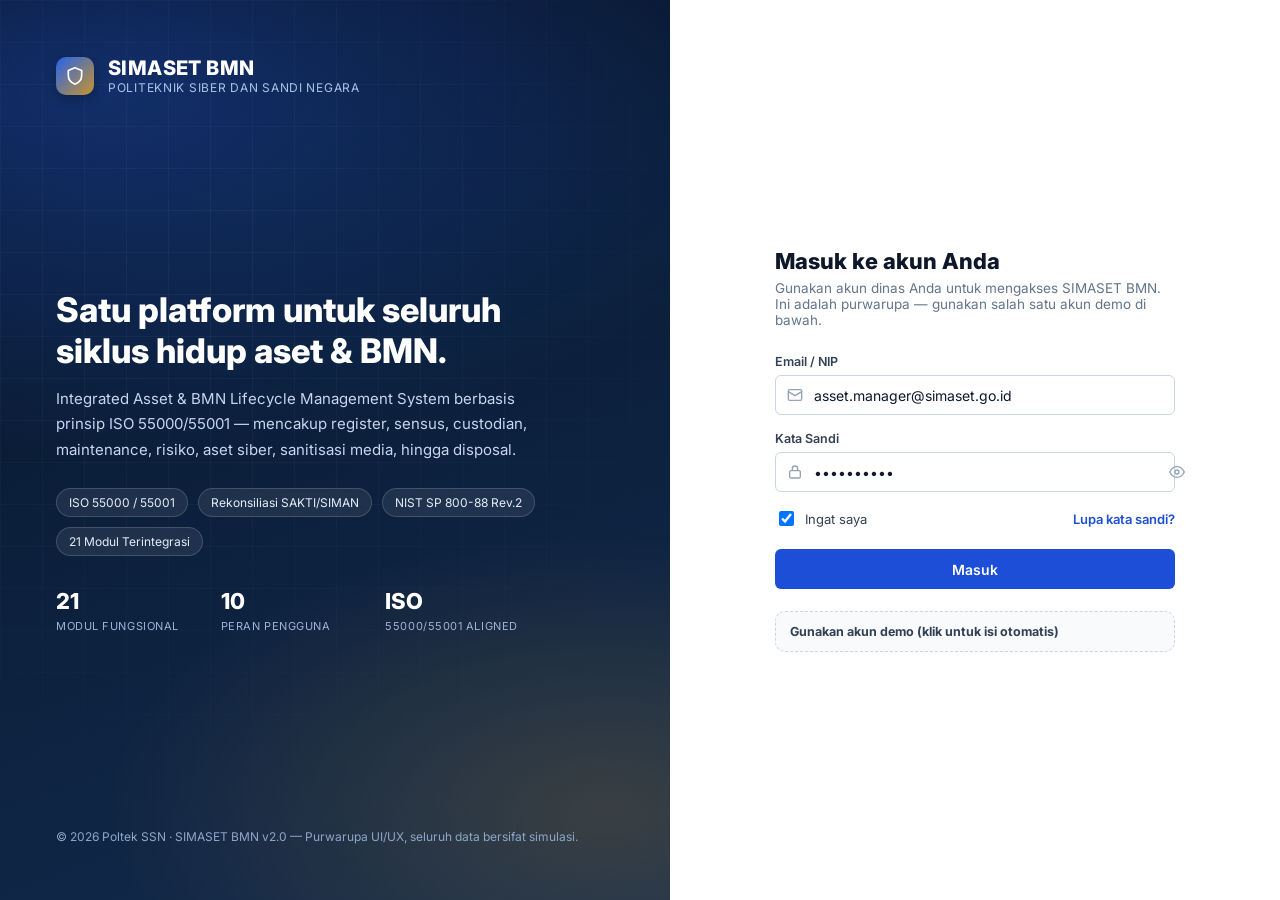
==== app/index.html @ 03b1367f "Tambah purwarupa UI/UX SIMASET BMN (21 modul + data dummy) - Login page dan SPA shell (sidebar, topb" ====
<!doctype html>
<html lang="id">
<head>
<meta charset="UTF-8">
<meta name="viewport" content="width=device-width, initial-scale=1.0">
<title>SIMASET BMN — Dashboard</title>
<link rel="icon" href="data:image/svg+xml,<svg xmlns=%22http://www.w3.org/2000/svg%22 viewBox=%220 0 24 24%22><rect width=%2224%22 height=%2224%22 rx=%226%22 fill=%22%231d4ed8%22/><path d=%22M12 4l7 3v5c0 4.3-3 7.6-7 9-4-1.4-7-4.7-7-9V7l7-3z%22 fill=%22%23fff%22/></svg>">
<link rel="preconnect" href="https://fonts.googleapis.com">
<link href="https://fonts.googleapis.com/css2?family=Inter:wght@400;500;600;700;800&display=swap" rel="stylesheet">
<link rel="stylesheet" href="../assets/css/style.css">
<script src="../assets/js/vendor/chart.umd.js"></script>
</head>
<body>
<div class="app-shell" id="app-shell">

  <aside class="sidebar" id="sidebar">
    <div class="sidebar-head">
      <div class="sidebar-logo" id="sb-logo"></div>
      <div class="sidebar-brand">
        <b>SIMASET BMN</b>
        <span>Poltek SSN · v2.0</span>
      </div>
    </div>
    <nav class="sidebar-nav" id="sidebar-nav"></nav>
    <div class="sidebar-foot">
      <button class="sidebar-collapse-btn" id="collapse-btn">
        <span id="collapse-icon"></span>
        <span>Ciutkan menu</span>
      </button>
    </div>
  </aside>

  <div class="main-col">
    <header class="topbar">
      <button class="hamburger" id="hamburger-btn"></button>
      <div class="topbar-search">
        <span id="search-icon"></span>
        <input type="text" id="global-search" placeholder="Cari aset, tag, work order, custodian…">
      </div>
      <div class="topbar-right">
        <button class="icon-btn" id="notif-btn"><span id="bell-icon"></span><span class="dot"></span></button>
        <button class="icon-btn" id="settings-btn"><span id="settings-icon"></span></button>
        <div class="topbar-user" id="user-menu">
          <div class="avatar" id="user-avatar">AM</div>
          <div class="who">
            <b id="user-name">—</b>
            <span id="user-role">—</span>
          </div>
          <span id="chevron-icon"></span>
        </div>
      </div>
    </header>

    <main class="content" id="content">
      <!-- rendered by app.js -->
    </main>

    <footer class="app-footer">SIMASET BMN v2.0 — Purwarupa UI/UX · Data yang ditampilkan adalah data simulasi untuk keperluan demonstrasi.</footer>
  </div>
</div>

<div id="drawer-root"></div>
<div id="toast-root"></div>

<script src="../assets/js/icons.js"></script>
<script src="../assets/js/data.js"></script>
<script src="../assets/js/modules.js"></script>
<script src="../assets/js/app.js"></script>
</body>
</html>
---- assets/css/style.css ----
/* ==========================================================================
   SIMASET BMN — Design System
   Purwarupa UI/UX Sistem Manajemen Aset berbasis ISO 55000/55001
   ========================================================================== */

:root{
  /* Brand */
  --navy-950:#070f1f;
  --navy-900:#0b1f3a;
  --navy-850:#0f274a;
  --navy-800:#122a4d;
  --navy-700:#1a3a63;
  --navy-600:#25507f;

  --blue-600:#1d4ed8;
  --blue-500:#2563eb;
  --blue-400:#3b82f6;
  --blue-50:#eff6ff;

  --gold-600:#a9761f;
  --gold-500:#c8942c;
  --gold-100:#faf1de;

  /* Surfaces */
  --bg:#f3f5f9;
  --surface:#ffffff;
  --surface-alt:#f8fafc;
  --border:#e2e8f0;
  --border-strong:#cbd5e1;

  /* Text */
  --text-900:#0f172a;
  --text-700:#334155;
  --text-500:#64748b;
  --text-400:#94a3b8;

  /* Status */
  --green-600:#16a34a; --green-50:#f0fdf4; --green-700:#15803d;
  --amber-600:#d97706; --amber-50:#fffbeb; --amber-700:#b45309;
  --red-600:#dc2626;   --red-50:#fef2f2;   --red-700:#b91c1c;
  --slate-600:#475569; --slate-50:#f8fafc;
  --violet-600:#7c3aed; --violet-50:#f5f3ff;

  --radius-sm:6px;
  --radius:10px;
  --radius-lg:16px;
  --shadow-sm:0 1px 2px rgba(15,23,42,.06);
  --shadow:0 1px 3px rgba(15,23,42,.08), 0 1px 2px rgba(15,23,42,.04);
  --shadow-lg:0 12px 32px -8px rgba(11,31,58,.22);
  --sidebar-w:272px;
  --sidebar-w-collapsed:76px;
  --topbar-h:64px;
}

*,*::before,*::after{box-sizing:border-box}
html,body{height:100%}
body{
  margin:0;
  font-family:'Inter',ui-sans-serif,system-ui,-apple-system,"Segoe UI",Roboto,sans-serif;
  background:var(--bg);
  color:var(--text-900);
  -webkit-font-smoothing:antialiased;
}
img{max-width:100%}
a{color:inherit;text-decoration:none}
button{font-family:inherit}
ul{list-style:none;margin:0;padding:0}
::selection{background:var(--blue-100,#dbeafe)}

/* Scrollbar */
::-webkit-scrollbar{width:10px;height:10px}
::-webkit-scrollbar-track{background:transparent}
::-webkit-scrollbar-thumb{background:#cbd5e1;border-radius:8px}
::-webkit-scrollbar-thumb:hover{background:#94a3b8}

/* ==========================================================================
   Login page
   ========================================================================== */
.login-page{
  min-height:100vh;
  display:grid;
  grid-template-columns:1.1fr 1fr;
  background:var(--navy-900);
}
@media (max-width:920px){
  .login-page{grid-template-columns:1fr}
  .login-visual{display:none}
}
.login-visual{
  position:relative;
  background:
    radial-gradient(1200px 600px at 15% 10%, rgba(37,99,235,.35), transparent 60%),
    radial-gradient(900px 500px at 90% 90%, rgba(200,148,44,.22), transparent 55%),
    linear-gradient(160deg, var(--navy-950) 0%, var(--navy-900) 45%, var(--navy-800) 100%);
  color:#fff;
  padding:56px;
  display:flex;
  flex-direction:column;
  justify-content:space-between;
  overflow:hidden;
}
.login-visual::after{
  content:"";
  position:absolute; inset:0;
  background-image:
    linear-gradient(rgba(255,255,255,.045) 1px, transparent 1px),
    linear-gradient(90deg, rgba(255,255,255,.045) 1px, transparent 1px);
  background-size:42px 42px;
  mask-image:radial-gradient(circle at 30% 30%, black, transparent 75%);
  pointer-events:none;
}
.login-brand{display:flex;align-items:center;gap:14px;position:relative;z-index:1}
.login-brand .brand-name{font-weight:800;font-size:20px;letter-spacing:.02em}
.login-brand .brand-sub{font-size:12px;color:#a9c2e8;letter-spacing:.06em;text-transform:uppercase}
.login-hero{position:relative;z-index:1;max-width:480px}
.login-hero h1{font-size:34px;line-height:1.2;font-weight:800;margin:0 0 14px}
.login-hero p{color:#c7d6ee;font-size:15px;line-height:1.7;margin:0}
.login-badges{display:flex;gap:10px;flex-wrap:wrap;margin-top:26px;position:relative;z-index:1}
.login-badge{
  background:rgba(255,255,255,.08);
  border:1px solid rgba(255,255,255,.16);
  color:#e6edf9;
  font-size:12px;
  padding:6px 12px;
  border-radius:999px;
  backdrop-filter:blur(4px);
}
.login-foot{position:relative;z-index:1;font-size:12px;color:#8fa6c9}
.login-stats{display:grid;grid-template-columns:repeat(3,1fr);gap:14px;position:relative;z-index:1;margin-top:32px}
.login-stat b{display:block;font-size:22px;font-weight:800}
.login-stat span{font-size:11px;color:#9db3d8;text-transform:uppercase;letter-spacing:.05em}

.login-form-wrap{
  display:flex;align-items:center;justify-content:center;
  padding:32px;background:var(--surface);
}
.login-card{width:100%;max-width:400px}
.login-card .mobile-brand{display:none}
@media (max-width:920px){
  .login-card .mobile-brand{
    display:flex;align-items:center;gap:12px;margin-bottom:28px;
  }
}
.login-card h2{font-size:22px;font-weight:800;margin:0 0 6px;color:var(--text-900)}
.login-card .lede{color:var(--text-500);font-size:13.5px;margin:0 0 26px}
.field{margin-bottom:16px}
.field label{display:block;font-size:12.5px;font-weight:600;color:var(--text-700);margin-bottom:6px}
.input, select.input, textarea.input{
  width:100%;
  padding:10.5px 13px;
  border:1px solid var(--border-strong);
  border-radius:var(--radius-sm);
  font-size:14px;
  color:var(--text-900);
  background:#fff;
  transition:border-color .15s, box-shadow .15s;
  font-family:inherit;
}
.input:focus, select.input:focus, textarea.input:focus{
  outline:none;border-color:var(--blue-500);box-shadow:0 0 0 3px rgba(37,99,235,.15);
}
.input-icon-wrap{position:relative}
.input-icon-wrap .input{padding-left:38px}
.input-icon-wrap svg{position:absolute;left:12px;top:50%;transform:translateY(-50%);width:16px;height:16px;color:var(--text-400)}
.pw-toggle{position:absolute;right:10px;top:50%;transform:translateY(-50%);background:none;border:none;color:var(--text-400);cursor:pointer;padding:4px}
.row-between{display:flex;align-items:center;justify-content:space-between;margin-bottom:20px}
.checkbox-line{display:flex;align-items:center;gap:8px;font-size:13px;color:var(--text-700)}
.checkbox-line input{width:15px;height:15px}
.link-btn{background:none;border:none;color:var(--blue-600);font-size:13px;font-weight:600;cursor:pointer;padding:0}
.link-btn:hover{text-decoration:underline}

.btn{
  display:inline-flex;align-items:center;justify-content:center;gap:8px;
  border-radius:var(--radius-sm);font-weight:600;font-size:14px;cursor:pointer;
  border:1px solid transparent;padding:10.5px 18px;transition:.15s;white-space:nowrap;
}
.btn svg{width:16px;height:16px}
.btn-primary{background:var(--blue-600);color:#fff}
.btn-primary:hover{background:#1a43b8}
.btn-block{width:100%}
.btn-outline{background:#fff;border-color:var(--border-strong);color:var(--text-700)}
.btn-outline:hover{background:var(--surface-alt)}
.btn-ghost{background:transparent;color:var(--text-700)}
.btn-ghost:hover{background:var(--surface-alt)}
.btn-sm{padding:6px 12px;font-size:13px}
.btn-danger{background:var(--red-600);color:#fff}
.btn-danger:hover{background:#b91c1c}
.btn:disabled{opacity:.55;cursor:not-allowed}

.demo-accounts{
  margin-top:22px;border:1px dashed var(--border-strong);border-radius:var(--radius);padding:12px 14px;background:var(--surface-alt);
}
.demo-accounts summary{cursor:pointer;font-size:12.5px;font-weight:700;color:var(--text-700);display:flex;align-items:center;gap:6px}
.demo-list{margin-top:10px;display:grid;gap:6px;max-height:190px;overflow:auto}
.demo-chip{
  display:flex;justify-content:space-between;align-items:center;gap:8px;
  font-size:12px;padding:6px 8px;border-radius:6px;background:#fff;border:1px solid var(--border);cursor:pointer;
}
.demo-chip:hover{border-color:var(--blue-400)}
.demo-chip b{color:var(--text-900);font-weight:600}
.demo-chip span{color:var(--text-500)}

.alert{
  display:flex;gap:10px;align-items:flex-start;padding:10px 12px;border-radius:var(--radius-sm);
  font-size:13px;margin-bottom:16px;border:1px solid transparent;
}
.alert svg{width:16px;height:16px;flex:none;margin-top:1px}
.alert-error{background:var(--red-50);color:var(--red-700);border-color:#fecaca}
.alert-info{background:var(--blue-50);color:#1e40af;border-color:#bfdbfe}

/* ==========================================================================
   App shell
   ========================================================================== */
.app-shell{display:flex;min-height:100vh}

.sidebar{
  width:var(--sidebar-w);
  flex:none;
  background:linear-gradient(185deg, var(--navy-950), var(--navy-900) 55%, var(--navy-850));
  color:#dce6f5;
  display:flex;flex-direction:column;
  position:sticky;top:0;height:100vh;
  transition:width .18s ease;
  z-index:40;
}
.app-shell.collapsed .sidebar{width:var(--sidebar-w-collapsed)}
.sidebar-head{
  display:flex;align-items:center;gap:11px;padding:18px 18px;
  border-bottom:1px solid rgba(255,255,255,.08);
  min-height:var(--topbar-h);
}
.sidebar-logo{
  width:38px;height:38px;border-radius:10px;flex:none;
  background:linear-gradient(135deg,var(--blue-500),var(--gold-500));
  display:flex;align-items:center;justify-content:center;font-weight:800;color:#fff;font-size:15px;
  box-shadow:0 4px 12px rgba(0,0,0,.25);
}
.sidebar-brand{overflow:hidden;transition:opacity .15s}
.sidebar-brand b{display:block;font-size:14.5px;font-weight:800;color:#fff;white-space:nowrap}
.sidebar-brand span{display:block;font-size:10.5px;color:#8ea6cc;white-space:nowrap;letter-spacing:.03em}
.app-shell.collapsed .sidebar-brand{opacity:0;width:0}

.sidebar-nav{flex:1;overflow-y:auto;padding:14px 12px 20px}
.nav-group-label{
  font-size:10.5px;font-weight:700;letter-spacing:.08em;text-transform:uppercase;
  color:#5f7aa6;padding:14px 12px 6px;white-space:nowrap;
}
.app-shell.collapsed .nav-group-label{opacity:0;height:8px;padding:8px 0 0;overflow:hidden}
.nav-item{
  display:flex;align-items:center;gap:12px;padding:9.5px 12px;border-radius:9px;
  color:#c4d3ea;font-size:13.3px;font-weight:500;cursor:pointer;white-space:nowrap;margin-bottom:2px;
  position:relative;
}
.nav-item svg{width:18px;height:18px;flex:none;opacity:.85}
.nav-item span.label{overflow:hidden;text-overflow:ellipsis}
.app-shell.collapsed .nav-item span.label{display:none}
.nav-item:hover{background:rgba(255,255,255,.06);color:#fff}
.nav-item.active{background:rgba(37,99,235,.22);color:#fff}
.nav-item.active::before{
  content:"";position:absolute;left:-12px;top:8px;bottom:8px;width:3px;border-radius:3px;background:var(--gold-500);
}
.nav-item .count-pill{
  margin-left:auto;background:rgba(255,255,255,.12);color:#e7edf8;font-size:10.5px;font-weight:700;
  padding:1px 7px;border-radius:999px;
}
.app-shell.collapsed .nav-item .count-pill{display:none}

.sidebar-foot{padding:12px;border-top:1px solid rgba(255,255,255,.08)}
.sidebar-collapse-btn{
  display:flex;align-items:center;gap:10px;width:100%;padding:9px 12px;border-radius:8px;
  color:#9fb4d6;background:none;border:none;cursor:pointer;font-size:12.5px;font-weight:600;
}
.sidebar-collapse-btn:hover{background:rgba(255,255,255,.06);color:#fff}
.sidebar-collapse-btn svg{width:17px;height:17px;transition:transform .18s}
.app-shell.collapsed .sidebar-collapse-btn svg{transform:rotate(180deg)}
.app-shell.collapsed .sidebar-collapse-btn span{display:none}

.main-col{flex:1;min-width:0;display:flex;flex-direction:column}

.topbar{
  height:var(--topbar-h);flex:none;background:#fff;border-bottom:1px solid var(--border);
  display:flex;align-items:center;gap:14px;padding:0 22px;position:sticky;top:0;z-index:30;
}
.topbar .hamburger{
  display:none;background:none;border:none;cursor:pointer;color:var(--text-700);padding:6px;
}
@media (max-width:880px){
  .sidebar{position:fixed;left:-100%;height:100vh;transition:left .2s}
  .app-shell.mobile-open .sidebar{left:0}
  .topbar .hamburger{display:inline-flex}
  .app-shell.collapsed .sidebar{width:var(--sidebar-w)}
}
.topbar-search{
  flex:1;max-width:420px;position:relative;
}
.topbar-search svg{position:absolute;left:12px;top:50%;transform:translateY(-50%);width:16px;height:16px;color:var(--text-400)}
.topbar-search input{
  width:100%;padding:9px 12px 9px 36px;border-radius:9px;border:1px solid var(--border);
  background:var(--surface-alt);font-size:13.5px;
}
.topbar-search input:focus{outline:none;border-color:var(--blue-400);background:#fff}
.topbar-right{display:flex;align-items:center;gap:8px;margin-left:auto}
.icon-btn{
  position:relative;width:38px;height:38px;border-radius:9px;border:1px solid var(--border);
  background:#fff;display:flex;align-items:center;justify-content:center;cursor:pointer;color:var(--text-700);
}
.icon-btn:hover{background:var(--surface-alt)}
.icon-btn svg{width:18px;height:18px}
.icon-btn .dot{
  position:absolute;top:6px;right:6px;width:8px;height:8px;border-radius:999px;background:var(--red-600);border:2px solid #fff;
}
.topbar-user{display:flex;align-items:center;gap:10px;padding:5px 10px 5px 5px;border-radius:10px;cursor:pointer;border:1px solid transparent}
.topbar-user:hover{background:var(--surface-alt);border-color:var(--border)}
.avatar{
  width:32px;height:32px;border-radius:8px;background:linear-gradient(135deg,var(--blue-500),var(--navy-700));
  color:#fff;display:flex;align-items:center;justify-content:center;font-weight:700;font-size:13px;flex:none;
}
.topbar-user .who{line-height:1.25}
.topbar-user .who b{display:block;font-size:12.5px;color:var(--text-900)}
.topbar-user .who span{display:block;font-size:11px;color:var(--text-500)}
@media (max-width:640px){ .topbar-user .who{display:none} .topbar-search{display:none} }

.content{flex:1;padding:24px 26px 60px;max-width:1440px;width:100%;margin:0 auto}

.page-head{display:flex;align-items:flex-start;justify-content:space-between;gap:16px;margin-bottom:20px;flex-wrap:wrap}
.breadcrumb{font-size:12px;color:var(--text-500);margin-bottom:6px;display:flex;align-items:center;gap:6px}
.page-head h1{font-size:21px;font-weight:800;margin:0 0 4px;color:var(--text-900)}
.page-head p.desc{margin:0;color:var(--text-500);font-size:13.3px;max-width:640px}
.page-actions{display:flex;gap:8px;flex-wrap:wrap}

/* KPI cards */
.kpi-grid{display:grid;grid-template-columns:repeat(auto-fit,minmax(172px,1fr));gap:14px;margin-bottom:22px}
.kpi-card{
  background:var(--surface);border:1px solid var(--border);border-radius:var(--radius);
  padding:16px 16px;box-shadow:var(--shadow-sm);
}
.kpi-card .kpi-top{display:flex;align-items:center;justify-content:space-between;margin-bottom:10px}
.kpi-icon{width:34px;height:34px;border-radius:9px;display:flex;align-items:center;justify-content:center}
.kpi-icon svg{width:17px;height:17px}
.kpi-card .kpi-value{font-size:24px;font-weight:800;color:var(--text-900);line-height:1}
.kpi-card .kpi-label{font-size:12px;color:var(--text-500);margin-top:5px}
.kpi-trend{display:inline-flex;align-items:center;gap:3px;font-size:11.5px;font-weight:700;padding:2px 7px;border-radius:999px}
.kpi-trend.up{background:var(--green-50);color:var(--green-700)}
.kpi-trend.down{background:var(--red-50);color:var(--red-700)}
.kpi-trend.flat{background:var(--slate-50);color:var(--slate-600)}
.kpi-trend svg{width:11px;height:11px}

/* icon color tints */
.tint-blue{background:var(--blue-50);color:var(--blue-600)}
.tint-green{background:var(--green-50);color:var(--green-700)}
.tint-amber{background:var(--amber-50);color:var(--amber-700)}
.tint-red{background:var(--red-50);color:var(--red-700)}
.tint-violet{background:var(--violet-50);color:var(--violet-600)}
.tint-slate{background:var(--slate-50);color:var(--slate-600)}
.tint-gold{background:var(--gold-100);color:var(--gold-600)}

/* Cards / panels */
.panel{background:var(--surface);border:1px solid var(--border);border-radius:var(--radius);box-shadow:var(--shadow-sm)}
.panel-head{display:flex;align-items:center;justify-content:space-between;padding:16px 18px;border-bottom:1px solid var(--border);gap:10px;flex-wrap:wrap}
.panel-head h3{font-size:14.5px;font-weight:700;margin:0;color:var(--text-900)}
.panel-head .sub{font-size:12px;color:var(--text-500);margin-top:2px}
.panel-body{padding:18px}
.grid-2{display:grid;grid-template-columns:1.6fr 1fr;gap:16px}
.grid-3{display:grid;grid-template-columns:repeat(3,1fr);gap:16px}
@media (max-width:1080px){ .grid-2, .grid-3{grid-template-columns:1fr} }

/* Filter bar */
.filter-bar{display:flex;gap:10px;flex-wrap:wrap;align-items:center;margin-bottom:14px}
.filter-bar .input, .filter-bar select.input{width:auto;min-width:150px}
.filter-search{position:relative;flex:1;min-width:220px}
.filter-search svg{position:absolute;left:11px;top:50%;transform:translateY(-50%);width:15px;height:15px;color:var(--text-400)}
.filter-search input{padding-left:34px}
.filter-count{font-size:12px;color:var(--text-500);margin-left:auto}

/* Table */
.table-wrap{overflow-x:auto}
table.data-table{width:100%;border-collapse:collapse;font-size:13px;min-width:640px}
table.data-table thead th{
  text-align:left;font-size:11px;text-transform:uppercase;letter-spacing:.04em;color:var(--text-500);
  padding:10px 14px;background:var(--surface-alt);border-bottom:1px solid var(--border);white-space:nowrap;position:sticky;top:0;
}
table.data-table tbody td{padding:11px 14px;border-bottom:1px solid var(--border);color:var(--text-700);vertical-align:middle}
table.data-table tbody tr{cursor:pointer;transition:background .1s}
table.data-table tbody tr:hover{background:var(--blue-50)}
table.data-table tbody tr:last-child td{border-bottom:none}
.cell-strong{color:var(--text-900);font-weight:600}
.cell-mono{font-family:ui-monospace,SFMono-Regular,Menlo,Consolas,monospace;font-size:12px;color:var(--text-700)}
.cell-muted{color:var(--text-500);font-size:12px}
.table-empty{padding:48px 20px;text-align:center;color:var(--text-500)}
.table-empty svg{width:38px;height:38px;color:var(--text-400);margin-bottom:10px}

.pagination{display:flex;align-items:center;justify-content:space-between;padding:12px 16px;border-top:1px solid var(--border);gap:10px;flex-wrap:wrap}
.pagination .pg-info{font-size:12px;color:var(--text-500)}
.pg-btns{display:flex;gap:6px}
.pg-btns button{
  width:30px;height:30px;border-radius:7px;border:1px solid var(--border);background:#fff;cursor:pointer;font-size:12.5px;color:var(--text-700);
}
.pg-btns button:hover:not(:disabled){background:var(--surface-alt)}
.pg-btns button.active{background:var(--blue-600);color:#fff;border-color:var(--blue-600)}
.pg-btns button:disabled{opacity:.4;cursor:not-allowed}

/* Badges */
.badge{display:inline-flex;align-items:center;gap:5px;font-size:11.3px;font-weight:700;padding:3px 9px;border-radius:999px;white-space:nowrap;border:1px solid transparent}
.badge svg{width:11px;height:11px}
.badge.b-green{background:var(--green-50);color:var(--green-700);border-color:#bbf0d1}
.badge.b-amber{background:var(--amber-50);color:var(--amber-700);border-color:#fde3ad}
.badge.b-red{background:var(--red-50);color:var(--red-700);border-color:#fecaca}
.badge.b-blue{background:var(--blue-50);color:#1d4ed8;border-color:#bfdbfe}
.badge.b-slate{background:var(--slate-50);color:var(--slate-600);border-color:var(--border-strong)}
.badge.b-violet{background:var(--violet-50);color:var(--violet-600);border-color:#ddd6fe}
.badge.b-gold{background:var(--gold-100);color:var(--gold-600);border-color:#eeddb3}

.dot-status{width:7px;height:7px;border-radius:999px;display:inline-block}

/* Progress bar */
.progress{height:7px;border-radius:999px;background:#e7ecf3;overflow:hidden}
.progress > i{display:block;height:100%;border-radius:999px}

/* Modal / Drawer */
.overlay{position:fixed;inset:0;background:rgba(9,16,32,.55);backdrop-filter:blur(2px);z-index:100;display:flex;justify-content:flex-end}
.drawer{
  width:min(680px,96vw);height:100vh;background:var(--surface);box-shadow:var(--shadow-lg);
  display:flex;flex-direction:column;animation:slideIn .18s ease;
}
@keyframes slideIn{from{transform:translateX(24px);opacity:.4}to{transform:translateX(0);opacity:1}}
.drawer-head{padding:18px 22px;border-bottom:1px solid var(--border);display:flex;align-items:flex-start;justify-content:space-between;gap:14px}
.drawer-head h2{font-size:17px;margin:0 0 4px;font-weight:800}
.drawer-head .meta{font-size:12px;color:var(--text-500)}
.drawer-close{background:var(--surface-alt);border:1px solid var(--border);width:32px;height:32px;border-radius:8px;cursor:pointer;display:flex;align-items:center;justify-content:center;flex:none}
.drawer-close svg{width:16px;height:16px}
.drawer-tabs{display:flex;gap:4px;padding:0 22px;border-bottom:1px solid var(--border);overflow-x:auto}
.drawer-tab{padding:11px 4px;margin-right:20px;font-size:13px;font-weight:600;color:var(--text-500);cursor:pointer;border-bottom:2px solid transparent;white-space:nowrap}
.drawer-tab.active{color:var(--blue-600);border-color:var(--blue-600)}
.drawer-body{flex:1;overflow-y:auto;padding:20px 22px}
.drawer-foot{padding:14px 22px;border-top:1px solid var(--border);display:flex;justify-content:flex-end;gap:8px}

.def-grid{display:grid;grid-template-columns:1fr 1fr;gap:14px 20px}
@media (max-width:520px){.def-grid{grid-template-columns:1fr}}
.def-item span.k{display:block;font-size:11px;color:var(--text-500);margin-bottom:3px;text-transform:uppercase;letter-spacing:.03em}
.def-item span.v{display:block;font-size:13.5px;color:var(--text-900);font-weight:600}
.section-title{font-size:12.5px;font-weight:800;text-transform:uppercase;letter-spacing:.04em;color:var(--text-500);margin:22px 0 12px}
.section-title:first-child{margin-top:0}

.timeline{display:flex;flex-direction:column;gap:0}
.timeline-item{display:flex;gap:12px;padding-bottom:18px;position:relative}
.timeline-item::before{content:"";position:absolute;left:5px;top:16px;bottom:0;width:1px;background:var(--border)}
.timeline-item:last-child::before{display:none}
.timeline-dot{width:11px;height:11px;border-radius:999px;background:var(--blue-500);margin-top:3px;flex:none;box-shadow:0 0 0 3px var(--blue-50)}
.timeline-item .t-title{font-size:13px;font-weight:700;color:var(--text-900)}
.timeline-item .t-meta{font-size:11.5px;color:var(--text-500);margin-top:2px}

/* Chip list for photos/docs */
.thumb-row{display:flex;gap:10px;flex-wrap:wrap}
.thumb{width:74px;height:74px;border-radius:10px;background:linear-gradient(135deg,#eef2f8,#e2e8f0);display:flex;align-items:center;justify-content:center;color:var(--text-400);border:1px solid var(--border)}
.thumb svg{width:24px;height:24px}

/* Score pills 1-5 */
.score-dots{display:flex;gap:3px}
.score-dots i{width:14px;height:6px;border-radius:3px;background:#e2e8f0}
.score-dots i.on{background:var(--blue-500)}

/* Toast */
#toast-root{position:fixed;bottom:20px;right:20px;z-index:200;display:flex;flex-direction:column;gap:10px}
.toast{background:var(--navy-900);color:#fff;padding:12px 16px;border-radius:10px;font-size:13px;box-shadow:var(--shadow-lg);display:flex;align-items:center;gap:10px;min-width:240px;animation:toastIn .18s ease}
.toast svg{width:16px;height:16px;color:var(--green-600);flex:none}
@keyframes toastIn{from{transform:translateY(8px);opacity:0}to{transform:translateY(0);opacity:1}}

/* Empty / loading */
.skeleton{background:linear-gradient(90deg,#eef1f6 25%,#f7f9fb 37%,#eef1f6 63%);background-size:400% 100%;animation:sk 1.4s ease infinite;border-radius:8px}
@keyframes sk{0%{background-position:100% 0}100%{background-position:0 0}}

/* Chart card */
.chart-card{background:var(--surface);border:1px solid var(--border);border-radius:var(--radius);padding:16px 18px;box-shadow:var(--shadow-sm)}
.chart-card h3{font-size:13.5px;font-weight:700;margin:0 0 2px}
.chart-card .sub{font-size:11.5px;color:var(--text-500);margin-bottom:12px}
.chart-wrap{position:relative;height:230px}
.legend-row{display:flex;flex-wrap:wrap;gap:12px;margin-top:12px}
.legend-row .li{display:flex;align-items:center;gap:6px;font-size:11.5px;color:var(--text-700)}
.legend-row .sw{width:9px;height:9px;border-radius:3px}

/* Utility */
.flex{display:flex} .items-center{align-items:center} .gap-8{gap:8px} .gap-12{gap:12px}
.mt-0{margin-top:0} .mb-0{margin-bottom:0}
.text-muted{color:var(--text-500)}
.hidden{display:none !important}
.w-full{width:100%}

/* Module landing (list of sub-cards) for grouped module hub if needed */
.module-hint{
  display:flex;gap:10px;align-items:flex-start;background:var(--blue-50);border:1px solid #bfdbfe;color:#1e3a8a;
  padding:12px 14px;border-radius:var(--radius-sm);font-size:12.5px;margin-bottom:18px;
}
.module-hint svg{width:16px;height:16px;flex:none;margin-top:1px}

footer.app-footer{
  text-align:center;font-size:11.5px;color:var(--text-400);padding:22px 0 10px;
}
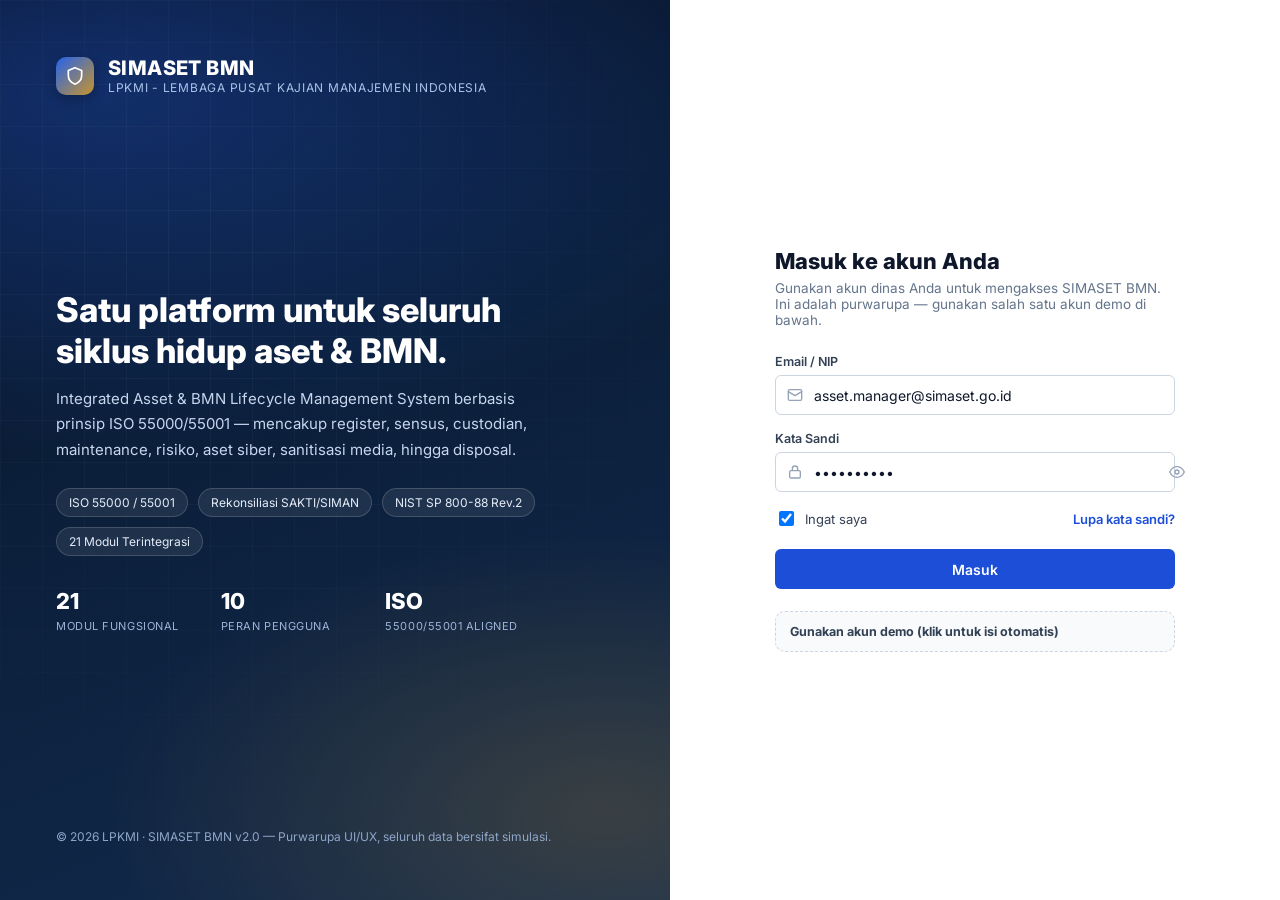
==== commit 47a24c72: "Update SIMASET logo and branding: Replace POLTEK BSSN with LPKMI - Add LPKMI logo SVG (assets/img/lp" ====
--- a/app/index.html
+++ b/app/index.html
@@ -9,6 +9,8 @@
 <link href="https://fonts.googleapis.com/css2?family=Inter:wght@400;500;600;700;800&display=swap" rel="stylesheet">
 <link rel="stylesheet" href="../assets/css/style.css">
 <script src="../assets/js/vendor/chart.umd.js"></script>
+<script src="../assets/js/vendor/qrcode.js"></script>
+<script src="../assets/js/vendor/jsbarcode.min.js"></script>
 </head>
 <body>
 <div class="app-shell" id="app-shell">
@@ -18,7 +20,7 @@
       <div class="sidebar-logo" id="sb-logo"></div>
       <div class="sidebar-brand">
         <b>SIMASET BMN</b>
-        <span>Poltek SSN · v2.0</span>
+        <span>LPKMI · v2.0</span>
       </div>
     </div>
     <nav class="sidebar-nav" id="sidebar-nav"></nav>
--- a/assets/css/style.css
+++ b/assets/css/style.css
@@ -495,3 +495,80 @@
 footer.app-footer{
   text-align:center;font-size:11.5px;color:var(--text-400);padding:22px 0 10px;
 }
+
+/* ==========================================================================
+   Add-data form (drawer)
+   ========================================================================== */
+.form-grid{display:grid;grid-template-columns:1fr 1fr;gap:14px 16px}
+.form-grid .field-full{grid-column:1 / -1}
+.form-grid .field{margin-bottom:0}
+.field .req{color:var(--red-600)}
+.field-hint{font-size:11px;color:var(--text-500);margin-top:4px}
+.field-error{font-size:11.5px;color:var(--red-600);margin-top:4px;display:none}
+.field.has-error .input{border-color:var(--red-600);box-shadow:0 0 0 3px rgba(220,38,38,.12)}
+.field.has-error .field-error{display:block}
+
+/* ==========================================================================
+   QR / Barcode label
+   ========================================================================== */
+.tag-label-card{
+  width:340px;max-width:100%;margin:0 auto;background:#fff;border:1.5px dashed var(--border-strong);
+  border-radius:12px;padding:18px;text-align:center;
+}
+.tag-label-card .tl-org{font-size:10.5px;color:var(--text-500);text-transform:uppercase;letter-spacing:.04em;margin-bottom:2px}
+.tag-label-card .tl-name{font-size:14px;font-weight:800;color:var(--text-900);margin-bottom:10px;min-height:18px}
+.tag-label-card .tl-qr{display:flex;justify-content:center;margin-bottom:10px}
+.tag-label-card .tl-qr svg,.tag-label-card .tl-qr img{width:132px;height:132px;image-rendering:pixelated}
+.tag-label-card .tl-barcode{margin-bottom:8px}
+.tag-label-card .tl-barcode svg{width:100%;height:auto}
+.tag-label-card .tl-nup{font-size:11.5px;color:var(--text-700);font-family:ui-monospace,monospace}
+.tag-label-card .tl-id{font-size:10.5px;color:var(--text-500);margin-top:2px;font-family:ui-monospace,monospace}
+.qr-inline-box{display:flex;gap:16px;align-items:center;flex-wrap:wrap}
+.qr-inline-box .qr-img{width:96px;height:96px;flex:none;border:1px solid var(--border);border-radius:8px;padding:6px;background:#fff}
+.qr-inline-box .qr-img svg{width:100%;height:100%}
+
+/* ==========================================================================
+   Report viewer
+   ========================================================================== */
+.report-overlay{position:fixed;inset:0;background:rgba(9,16,32,.6);z-index:150;display:flex;flex-direction:column;align-items:center;overflow-y:auto;padding:26px 16px 60px}
+.report-toolbar{
+  width:100%;max-width:840px;display:flex;align-items:center;justify-content:space-between;
+  margin-bottom:16px;position:sticky;top:0;
+}
+.report-toolbar .rt-title{color:#fff;font-size:14px;font-weight:700;display:flex;align-items:center;gap:8px}
+.report-toolbar .rt-title svg{width:18px;height:18px;flex:none}
+.report-toolbar .rt-actions{display:flex;gap:8px}
+.report-paper{
+  width:100%;max-width:840px;background:#fff;border-radius:10px;box-shadow:0 20px 60px rgba(0,0,0,.35);
+  padding:44px 48px;color:var(--text-900);
+}
+.report-letterhead{display:flex;align-items:center;gap:14px;border-bottom:3px solid var(--navy-900);padding-bottom:16px;margin-bottom:22px}
+.report-letterhead .rl-logo{width:44px;height:44px;border-radius:10px;background:linear-gradient(135deg,var(--blue-500),var(--gold-500));display:flex;align-items:center;justify-content:center;flex:none}
+.report-letterhead .rl-logo svg{width:24px;height:24px;color:#fff}
+.report-letterhead .rl-org{font-size:11px;color:var(--text-500);text-transform:uppercase;letter-spacing:.05em}
+.report-letterhead .rl-title{font-size:19px;font-weight:800;color:var(--navy-900)}
+.report-meta-row{display:flex;flex-wrap:wrap;gap:22px;margin-bottom:22px;font-size:12px}
+.report-meta-row div span{display:block}
+.report-meta-row .rm-k{color:var(--text-500);text-transform:uppercase;font-size:10px;letter-spacing:.04em;margin-bottom:2px}
+.report-meta-row .rm-v{font-weight:700;color:var(--text-900)}
+.report-section-title{font-size:13px;font-weight:800;color:var(--navy-900);text-transform:uppercase;letter-spacing:.03em;margin:24px 0 10px;padding-bottom:6px;border-bottom:1px solid var(--border)}
+.report-paper table.data-table{font-size:12px}
+.report-paper .kpi-grid{margin-bottom:0}
+.report-footnote{margin-top:28px;padding-top:14px;border-top:1px solid var(--border);font-size:10.5px;color:var(--text-500);display:flex;justify-content:space-between}
+
+.tag-print-overlay{
+  position:fixed;inset:0;background:rgba(9,16,32,.65);z-index:170;
+  display:flex;flex-direction:column;align-items:center;justify-content:center;padding:20px;
+}
+.tag-print-overlay .tag-label-card{background:#fff}
+
+@media print{
+  body *{visibility:hidden}
+  .report-overlay, .report-overlay *{visibility:visible}
+  .report-overlay{position:absolute;inset:0;background:#fff;padding:0;display:block;overflow:visible}
+  .report-toolbar{display:none !important}
+  .report-paper{box-shadow:none;max-width:100%;padding:16px 6px}
+  .tag-print-overlay, .tag-print-overlay *{visibility:visible}
+  .tag-print-overlay{position:absolute;inset:0;background:#fff;padding:40px;display:flex !important;align-items:center;justify-content:center}
+  .tag-print-overlay .tp-toolbar{display:none !important}
+}
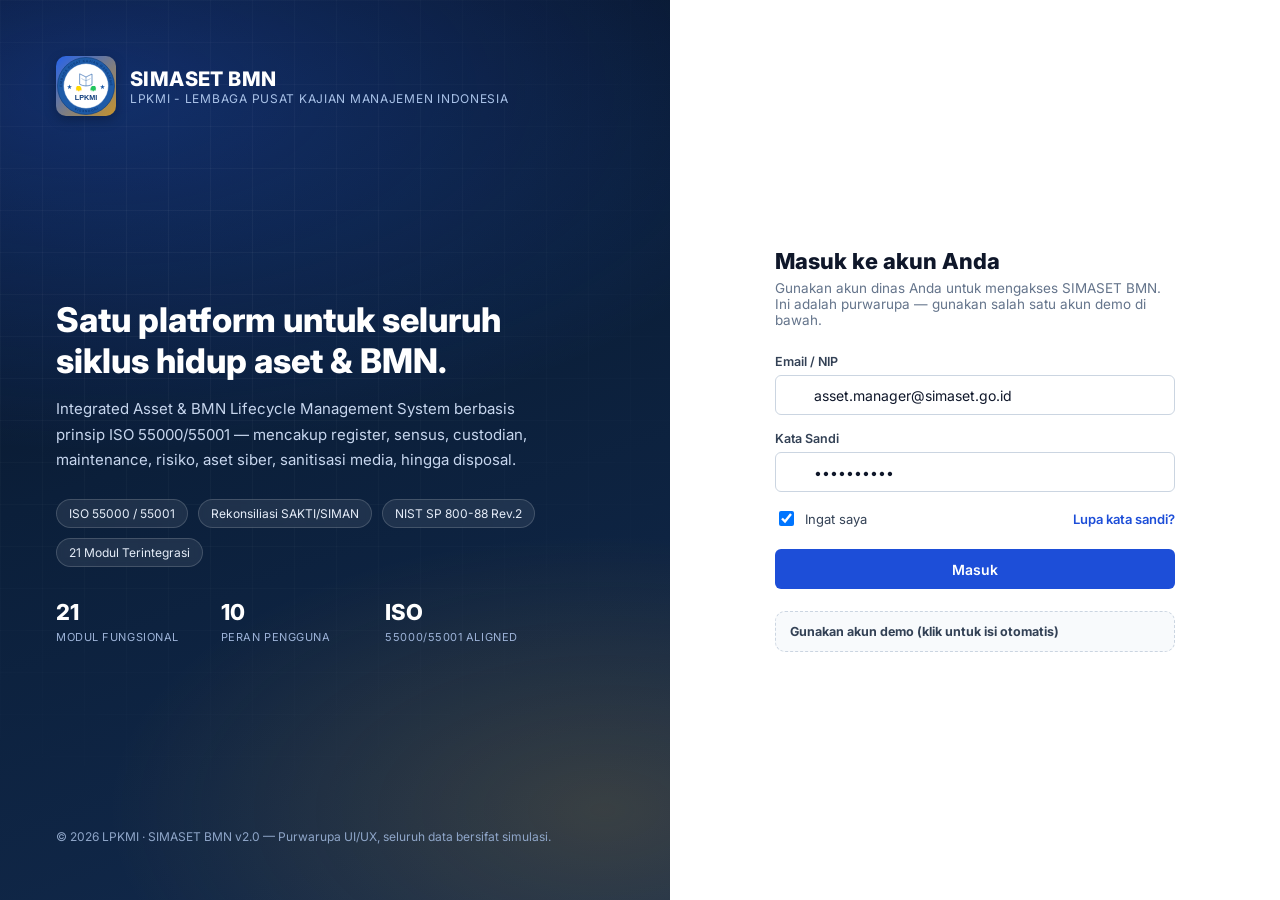
==== commit 3e8e732b: "Fix LPKMI logo display: Use SVG logo file instead of shield icon - Update index.html to display lpkm" ====
--- a/app/index.html
+++ b/app/index.html
@@ -17,7 +17,7 @@
 
   <aside class="sidebar" id="sidebar">
     <div class="sidebar-head">
-      <div class="sidebar-logo" id="sb-logo"></div>
+      <img src="../assets/img/lpkmi-logo.svg" alt="LPKMI Logo" class="sidebar-logo" style="width:50px;height:50px;object-fit:contain;">
       <div class="sidebar-brand">
         <b>SIMASET BMN</b>
         <span>LPKMI · v2.0</span>
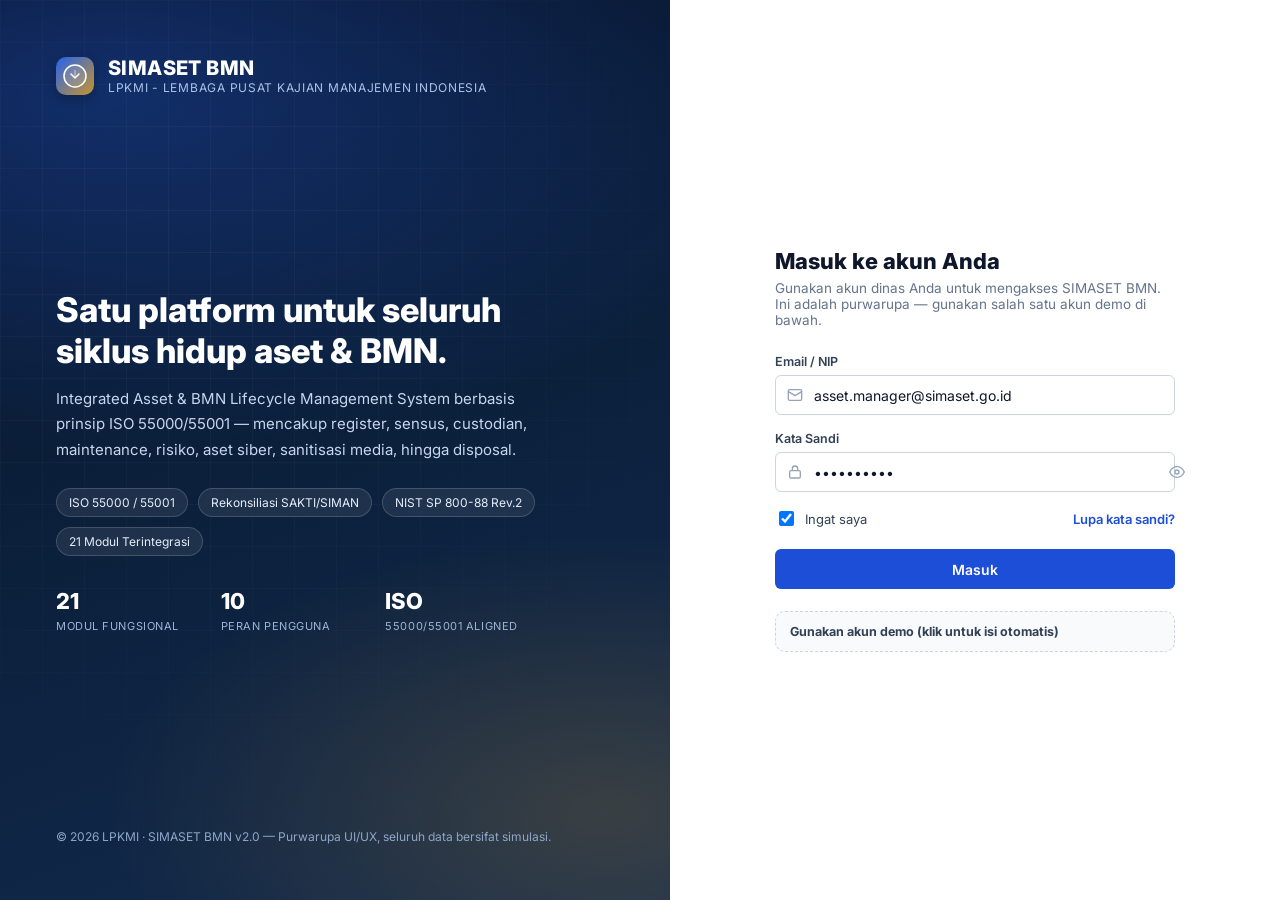
==== commit cc3c990d: "Add LPKMI icon and update logo display - Add lpkmi icon to icons.js with distinctive design - Update" ====
--- a/app/index.html
+++ b/app/index.html
@@ -17,7 +17,7 @@
 
   <aside class="sidebar" id="sidebar">
     <div class="sidebar-head">
-      <img src="../assets/img/lpkmi-logo.svg" alt="LPKMI Logo" class="sidebar-logo" style="width:50px;height:50px;object-fit:contain;">
+      <div class="sidebar-logo" id="sb-logo"></div>
       <div class="sidebar-brand">
         <b>SIMASET BMN</b>
         <span>LPKMI · v2.0</span>
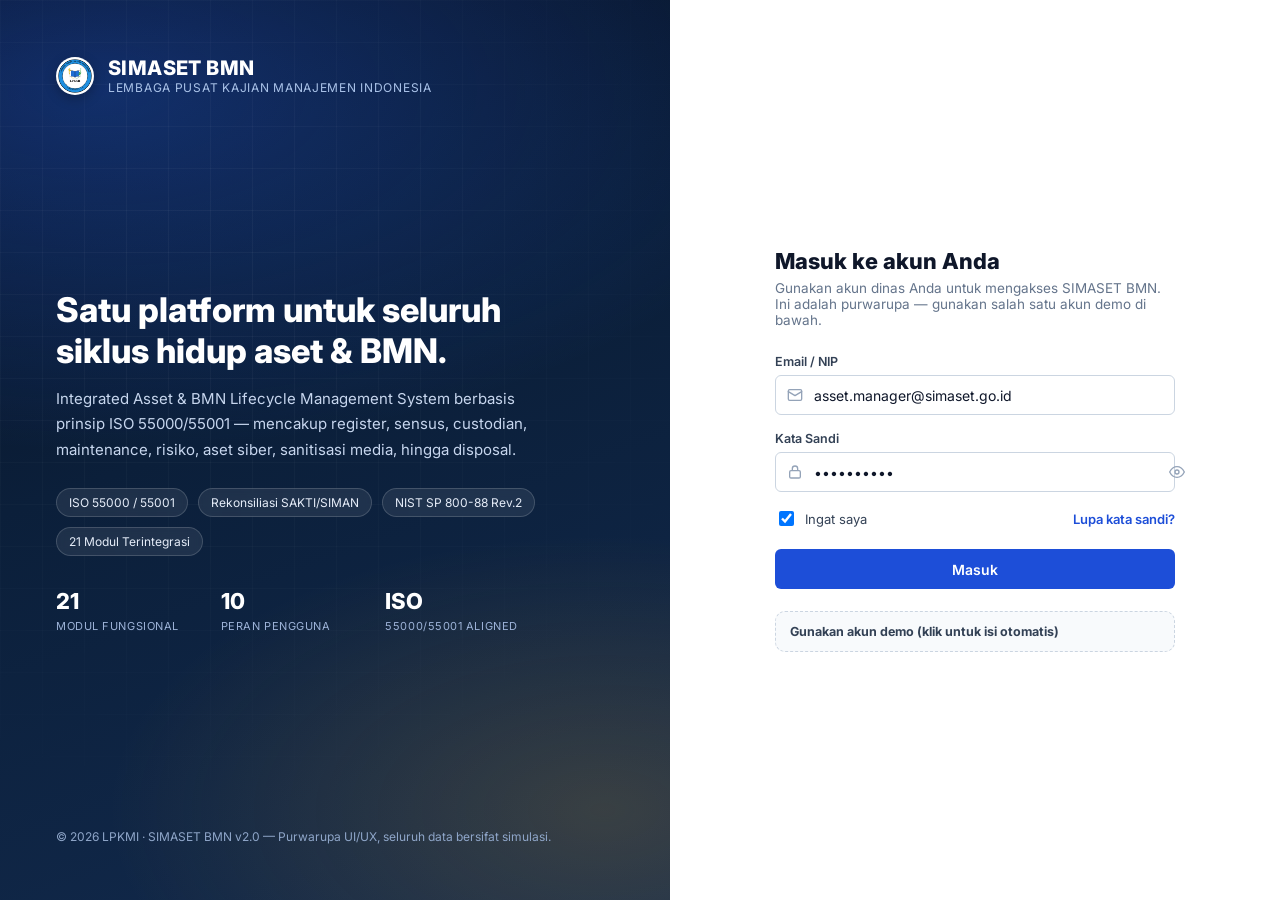
==== commit dc7c7d73: "Terapkan RBAC per peran dan lengkapi modul IoT, Integrasi, Persetujuan Hak akses (rbac.js): - Matrik" ====
--- a/app/index.html
+++ b/app/index.html
@@ -66,6 +66,8 @@
 
 <script src="../assets/js/icons.js"></script>
 <script src="../assets/js/data.js"></script>
+<script src="../assets/js/data-ext.js"></script>
+<script src="../assets/js/rbac.js"></script>
 <script src="../assets/js/modules.js"></script>
 <script src="../assets/js/app.js"></script>
 </body>
--- a/assets/css/style.css
+++ b/assets/css/style.css
@@ -199,6 +199,7 @@
 .demo-chip:hover{border-color:var(--blue-400)}
 .demo-chip b{color:var(--text-900);font-weight:600}
 .demo-chip span{color:var(--text-500)}
+.demo-chip .demo-perm{display:block;margin-top:2px;font-size:10.5px;color:var(--blue-600);font-weight:600}
 
 .alert{
   display:flex;gap:10px;align-items:flex-start;padding:10px 12px;border-radius:var(--radius-sm);
@@ -235,6 +236,10 @@
   display:flex;align-items:center;justify-content:center;font-weight:800;color:#fff;font-size:15px;
   box-shadow:0 4px 12px rgba(0,0,0,.25);
 }
+.sidebar-logo.sidebar-logo-img{
+  background:#fff;border-radius:50%;box-shadow:0 4px 12px rgba(0,0,0,.25);padding:2px;
+}
+.sidebar-logo.sidebar-logo-img img{width:100%;height:100%;object-fit:contain;border-radius:50%;display:block}
 .sidebar-brand{overflow:hidden;transition:opacity .15s}
 .sidebar-brand b{display:block;font-size:14.5px;font-weight:800;color:#fff;white-space:nowrap}
 .sidebar-brand span{display:block;font-size:10.5px;color:#8ea6cc;white-space:nowrap;letter-spacing:.03em}
@@ -254,6 +259,14 @@
 .nav-item svg{width:18px;height:18px;flex:none;opacity:.85}
 .nav-item span.label{overflow:hidden;text-overflow:ellipsis}
 .app-shell.collapsed .nav-item span.label{display:none}
+/* Penanda tingkat hak akses pada menu (R = lihat saja, A = dapat menyetujui) */
+.nav-perm{
+  margin-left:auto;flex:none;font-size:9.5px;font-weight:800;line-height:1;
+  padding:3px 5px;border-radius:5px;letter-spacing:.02em;
+}
+.nav-perm.perm-r{background:rgba(148,163,184,.22);color:#c7d5ea}
+.nav-perm.perm-a{background:rgba(200,148,44,.28);color:#f0cd85}
+.app-shell.collapsed .nav-perm{display:none}
 .nav-item:hover{background:rgba(255,255,255,.06);color:#fff}
 .nav-item.active{background:rgba(37,99,235,.22);color:#fff}
 .nav-item.active::before{
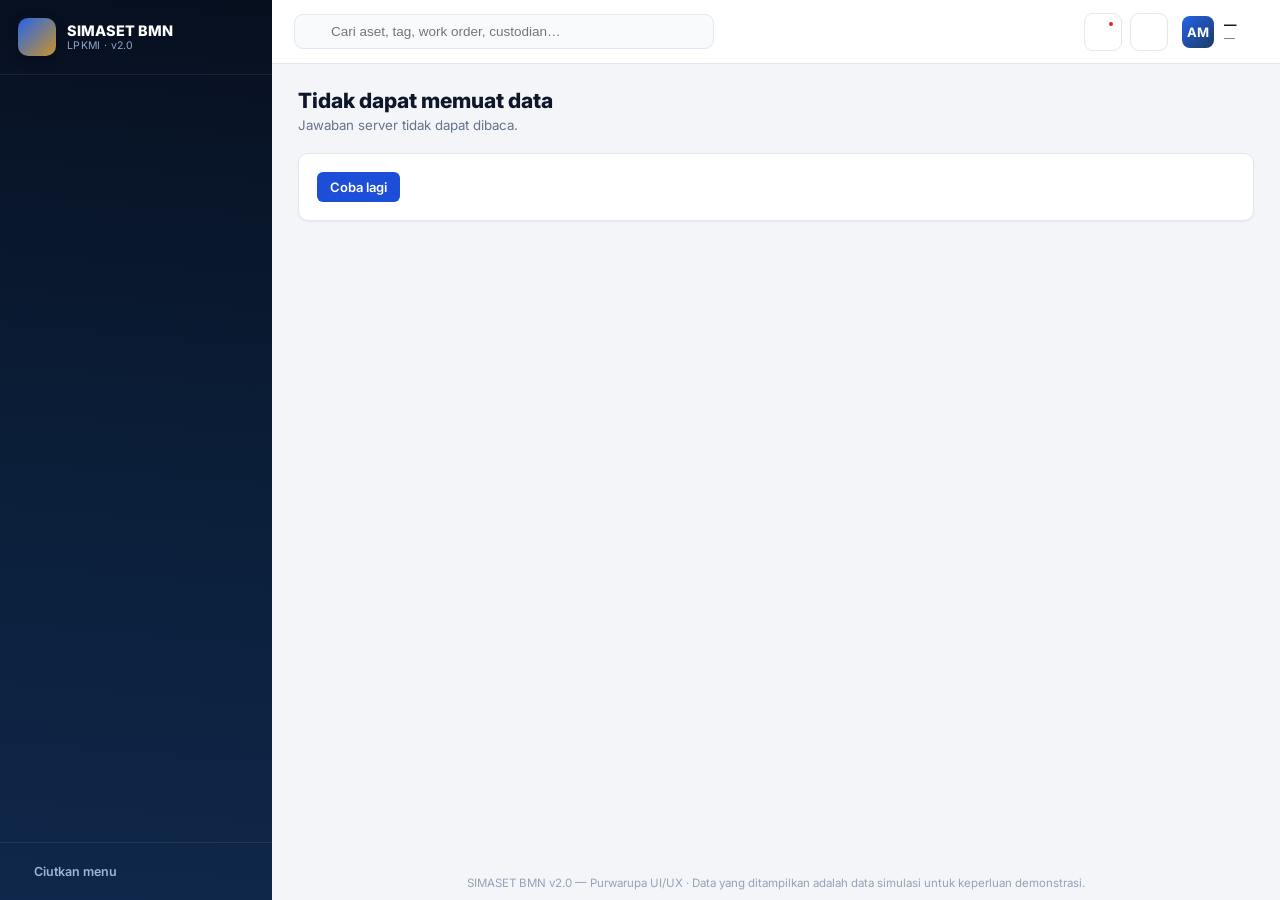
==== commit bf7f25ac: "Ubah purwarupa statis menjadi aplikasi nyata (PHP + MariaDB) Purwarupa sebelumnya tidak punya backen" ====
--- a/app/index.html
+++ b/app/index.html
@@ -65,10 +65,11 @@
 <div id="toast-root"></div>
 
 <script src="../assets/js/icons.js"></script>
-<script src="../assets/js/data.js"></script>
-<script src="../assets/js/data-ext.js"></script>
 <script src="../assets/js/rbac.js"></script>
+<script src="../assets/js/api.js"></script>
 <script src="../assets/js/modules.js"></script>
 <script src="../assets/js/app.js"></script>
+<!-- boot.js dimuat terakhir: ia mengambil data dari API lalu menjalankan app.js -->
+<script src="../assets/js/boot.js"></script>
 </body>
 </html>
--- a/assets/css/style.css
+++ b/assets/css/style.css
@@ -585,3 +585,66 @@
   .tag-print-overlay{position:absolute;inset:0;background:#fff;padding:40px;display:flex !important;align-items:center;justify-content:center}
   .tag-print-overlay .tp-toolbar{display:none !important}
 }
+
+/* ---- Foto aset: field formulir, detail aset, bukti transaksi ---- */
+.photo-field{display:flex;flex-direction:column;gap:8px}
+.photo-preview{
+  width:100%;max-width:340px;aspect-ratio:16/10;border-radius:10px;overflow:hidden;
+  border:1px dashed var(--border);background:var(--surface-alt);
+  display:flex;align-items:center;justify-content:center;
+}
+.photo-preview img{width:100%;height:100%;object-fit:cover;display:block}
+.photo-empty{display:flex;flex-direction:column;align-items:center;gap:6px;color:var(--text-400);font-size:12px}
+.photo-empty svg{width:22px;height:22px}
+.photo-actions{display:flex;gap:8px;flex-wrap:wrap}
+.photo-hint{font-size:11px;color:var(--text-500);line-height:1.5}
+
+.asset-photo-block{display:flex;gap:14px;align-items:flex-start;flex-wrap:wrap;margin-bottom:6px}
+.asset-photo{
+  width:260px;aspect-ratio:16/10;border-radius:10px;overflow:hidden;flex:none;
+  border:1px solid var(--border);background:var(--surface-alt);
+}
+.asset-photo img{width:100%;height:100%;object-fit:cover;display:block}
+.asset-photo-side{flex:1;min-width:180px;display:flex;flex-direction:column;gap:8px}
+.asset-photo-cap{font-size:12px;color:var(--text-700);font-weight:600}
+
+.evidence-photo{
+  border-radius:10px;overflow:hidden;border:1px solid var(--border);background:var(--surface-alt);max-width:420px;
+}
+.evidence-photo img{width:100%;display:block;max-height:280px;object-fit:cover}
+.evidence-photo.is-empty img{opacity:.55}
+.evidence-note{display:flex;align-items:center;gap:8px;padding:9px 11px;font-size:11.5px;color:var(--text-500);line-height:1.45}
+.evidence-note svg{width:16px;height:16px;flex:none}
+
+td.cell-photo{width:80px;padding:6px 8px 6px 14px}
+/* max-width:100% global pada img akan menjepit thumbnail di dalam sel sempit */
+.row-photo{width:52px;height:34px;max-width:none;object-fit:cover;border-radius:6px;display:block;border:1px solid var(--border)}
+.timeline-photo{margin-top:8px;width:132px;border-radius:8px;display:block;border:1px solid var(--border)}
+
+/* ==========================================================================
+   Aksi per baris tabel (Ubah / Hapus)
+   Hanya tampil bagi peran yang berwenang mengubah modul tersebut.
+   ========================================================================== */
+.data-table th.th-actions{ width:88px; text-align:right; padding-right:16px }
+.data-table td.cell-actions{
+  width:88px; text-align:right; white-space:nowrap; padding-right:14px;
+}
+.row-act{
+  display:inline-flex; align-items:center; justify-content:center;
+  width:30px; height:30px; margin-left:4px; padding:0;
+  border:1px solid var(--border); border-radius:8px;
+  background:var(--surface); color:var(--text-500);
+  cursor:pointer; transition:background .12s, color .12s, border-color .12s;
+}
+.row-act svg{ width:15px; height:15px }
+.row-act:hover{ background:var(--surface-alt); color:var(--text-900); border-color:var(--text-400) }
+.row-act-danger:hover{
+  background:#fef2f2; color:var(--red-600); border-color:var(--red-600);
+}
+.row-act:disabled{ opacity:.5; cursor:default }
+
+/* Pada layar sempit kolom aksi dipersempit agar tabel tetap terbaca. */
+@media (max-width: 640px){
+  .data-table th.th-actions, .data-table td.cell-actions{ width:72px; padding-right:10px }
+  .row-act{ width:28px; height:28px; margin-left:2px }
+}
